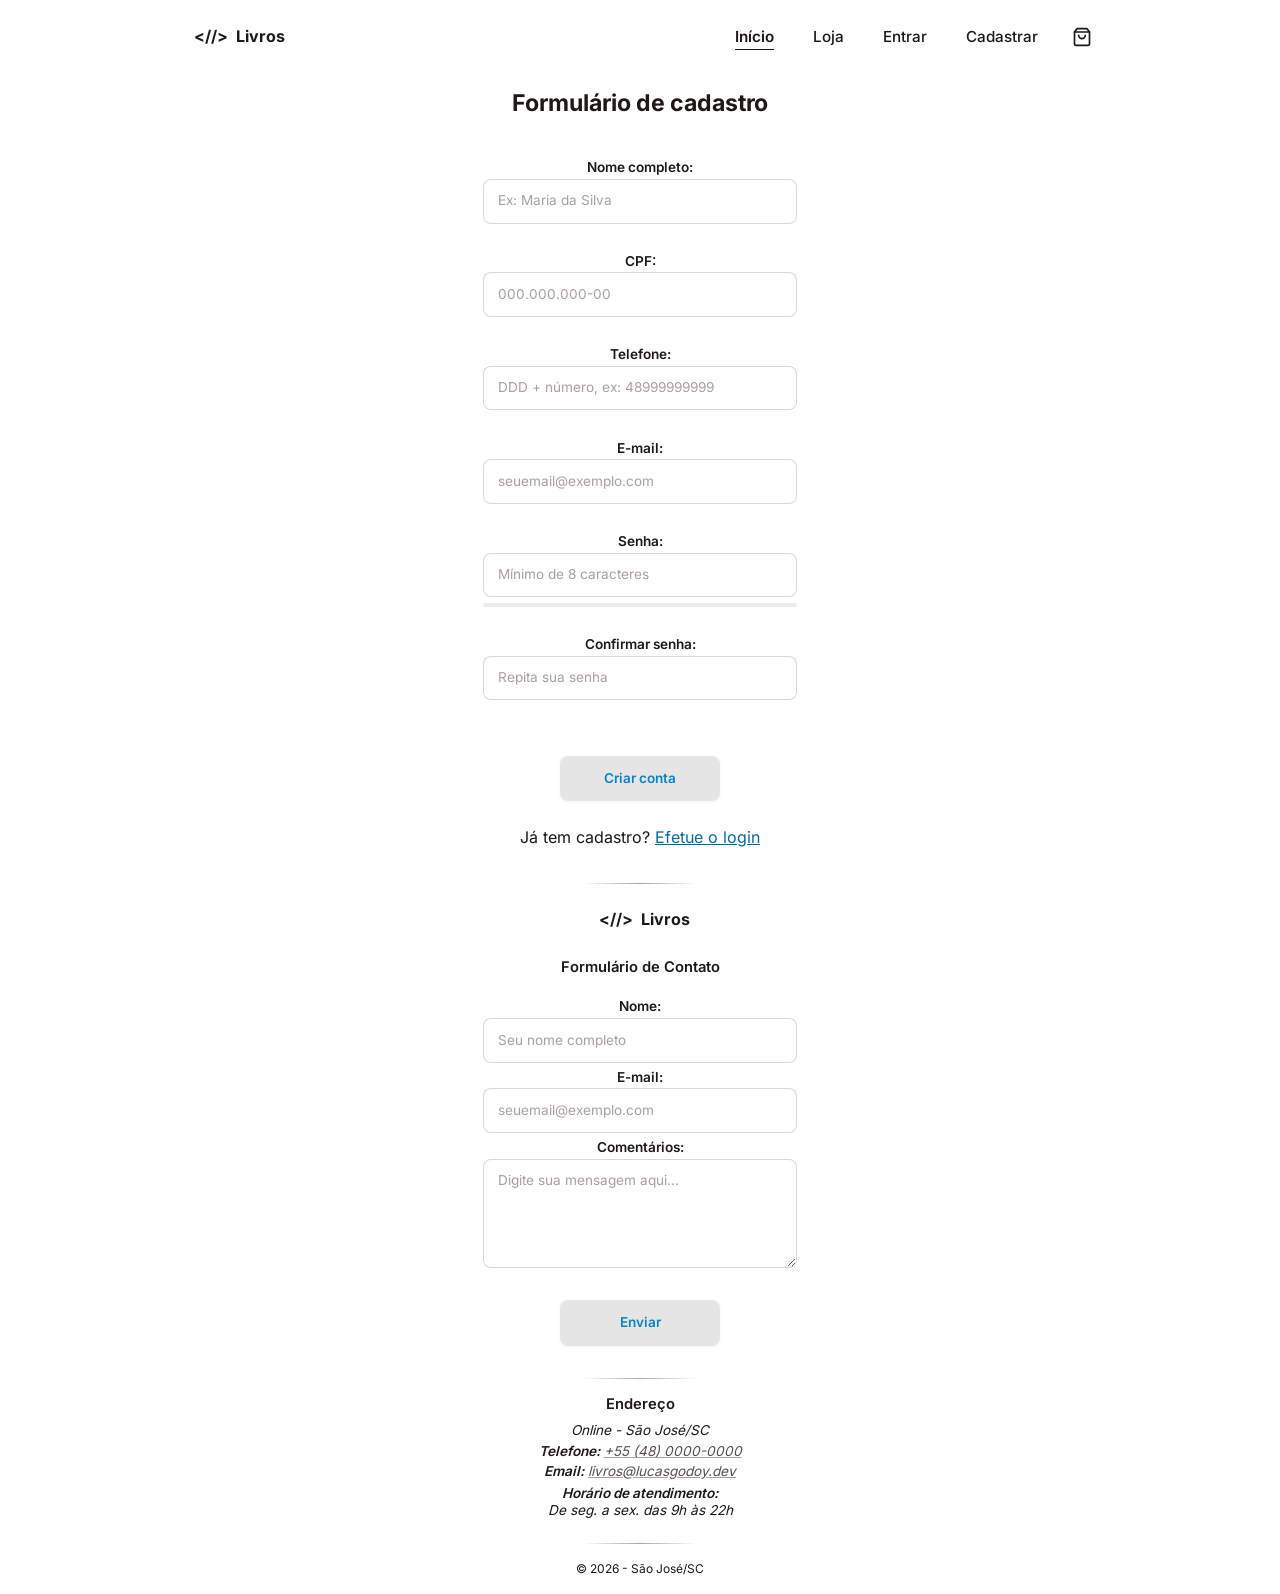
==== cadastro.html @ 8614810b "Fix: Corrige html do menu para coincidir com o menu dinâmico e evitar piscada na tela ao carregar" ====
<!DOCTYPE html>
<html lang="pt-BR">
<head>
    <meta charset="UTF-8">
    <meta name="viewport" content="width=device-width, initial-scale=1.0">
    <title>Livros - Cadastro</title>
    <link rel="stylesheet" href="./css/index.css">
</head>
<body>
    
  <header class="container site-header">
    <a href="https://lucasgodoy.dev/livros" class="site-logo" aria-label="&lt;//&gt; Livros">
      <span class="logo-icon" aria-hidden="true">&lt;//&gt;</span>
      <span class="title-site"> Livros</span>
    </a>
    <!-- Menu hambúrguer -->
    <input type="checkbox" id="menu-toggle" class="menu-toggle">
    <label for="menu-toggle" class="botao-menu">
      <span class="visualmente-oculto">Abrir ou fechar o menu</span>
      <span aria-hidden="true">&#9776;</span>
    </label>

    <nav id="menu-principal" aria-label="Principal">
      <ul>
        <li><a href="index.html" aria-current="page">Início</a></li>
        <li><a href="loja.html">Loja</a></li>
        <li><a href="login.html">Entrar</a></li>
        <li><a href="cadastro.html">Cadastrar</a></li>
      </ul>
    </nav>
  </header>

  <main class="container">
    <h1 id="cadastro-title" class="intern-pages-title">Formulário de cadastro</h1>
    <section class="form" aria-labelledby="form-cadastro-title">
      <div class="form-cadastro-content">
        <form id="form-cadastro" action="/cadastro" method="POST" class="formulario-cadastro">
          
          <!-- Nome Completo -->
          <div class="campo-form">
            <label for="cad-nome">Nome completo:</label>
            <input 
              type="text" 
              id="cad-nome" 
              name="nome" 
              required 
              minlength="3" 
              placeholder="Ex: Maria da Silva" 
              autocomplete="name">
          </div>

          <!-- CPF -->
          <div class="campo-form">
            <label for="cad-cpf">CPF:</label>
            <input 
              type="text" 
              id="cad-cpf" 
              name="cpf" 
              required 
              placeholder="000.000.000-00" 
              pattern="\d{3}\.?\d{3}\.?\d{3}-?\d{2}" 
              minlength="14"
              maxlength="14"
              title="Digite apenas os 11 números do CPF, sem pontos ou traço."
              autocomplete="off"
              inputmode="numeric">
          </div>

          <!-- Telefone -->
          <div class="campo-form">
            <label for="cad-telefone">Telefone:</label>
            <input 
              type="tel" 
              id="cad-telefone" 
              name="telefone" 
              required 
              placeholder="DDD + número, ex: 48999999999" 
              pattern="\d{10,11}" 
              minlength="10"
              maxlength="11"
              title="Digite o DDD + número, apenas números (10 ou 11 dígitos)."
              autocomplete="tel-national"
              inputmode="numeric">
          </div>

          <!-- E-mail -->
          <div class="campo-form">
            <label for="cad-email">E-mail:</label>
            <input 
              type="email" 
              id="cad-email" 
              name="email" 
              required 
              placeholder="seuemail@exemplo.com" 
              autocomplete="email">
          </div>

          <!-- Senha -->
          <div class="campo-form">
            <label for="cad-senha">Senha:</label>
            <input 
              type="password" 
              id="cad-senha" 
              name="senha" 
              required 
              minlength="8" 
              placeholder="Mínimo de 8 caracteres" 
              autocomplete="new-password">
          </div>

          <!-- Confirmação de Senha -->
          <div class="campo-form">
            <label for="cad-confirma-senha">Confirmar senha:</label>
            <input 
              type="password" 
              id="cad-confirma-senha" 
              name="confirma_senha" 
              required 
              minlength="8" 
              placeholder="Repita sua senha" 
              autocomplete="new-password">
          </div>

          <!-- Ações -->
          <div class="acoes-form">
            <button type="submit" class="botao botao-primario">Criar conta</button>
          </div>
          <p class="link link-login">Já tem cadastro? <a href="login.html">Efetue o login</a></p>
        </form>
      </div>
    </section>
  </main>

  <footer class="container footer-container">
    <div class="site-logo footer-logo">
      <span class="logo-icon" aria-hidden="true">&lt;//&gt;</span>
      <span class="title-site">Livros</span>
    </div>

    <section class="form" aria-labelledby="titulo-contato">
      <h2 id="titulo-contato" aria-label="Formulário de Contato">
          Formulário de Contato
      </h2>
      <form id="form-contato" action="https://localhost" method="POST"> 
        <!-- Campos ocultos de configuração -->
        <input type="hidden" name="recipient" value="testeiseuemail@gmail.com">
        <input type="hidden" name="redirect" value="http://seudominio">
        <input type="hidden" name="subject" value="teste de assunto">
        <input type="hidden" name="email" value="email@doseudominio"> 
        <div class="campo-form">
          <label for="campo-nome">Nome:</label>
          <input type="text" id="campo-nome" name="nome" autocomplete="name" required placeholder="Seu nome completo">    
        </div>  
        <div class="campo-form">
          <label for="campo-email">E-mail:</label>
          <input type="email" id="campo-email" name="replyto" autocomplete="email" required placeholder="seuemail@exemplo.com">
        </div>
        <div class="campo-form">
          <label for="campo-comentarios">Comentários:</label>
          <textarea id="campo-comentarios" name="Comentarios" rows="4" required placeholder="Digite sua mensagem aqui..."></textarea>
        </div>
        <div class="acoes-form">
          <button type="submit" class="botao botao-primario">Enviar</button>
        </div>
      </form>
    </section>

    <section class="footer-address-section">
      <h3 id="titulo-address">Endereço</h3>
      <address class="footer-address">
        <p>Online - São José/SC</p>
        <p>
          <strong>Telefone:</strong> 
          <a href="tel:+554800000000">+55 (48) 0000-0000</a>
        </p>
        <p>
          <strong>Email:</strong> 
          <a href="mailto:livros@lucasgodoy.dev">livros@lucasgodoy.dev</a>
        </p>
        <p class="footer-schedule">
          <strong>Horário de atendimento:</strong>
          <span>De seg. a sex. das 9h às 22h</span>
        </p>
      </address>
    </section>
      
      <div class="footer-bottom">
        <p>&copy; 2026 - São José/SC</p>
      </div>      

  </footer>

  <script type="module" src="./js/ui.js"></script>
  <script type="module" src="./js/clientes.js"></script>
  <script type="module" src="./js/auth.js"></script>
  <script type="module" src="./js/clientes.js"></script>
</body>
</html>
---- css/index.css ----
@import './reset.css';
@import './global.css';
@import './header.css';
@import './main.css';
@import './tables.css';
@import './products.css';
@import './footer.css';
@import './forms.css';
@import './responsivity.css';
@import './cart.css';
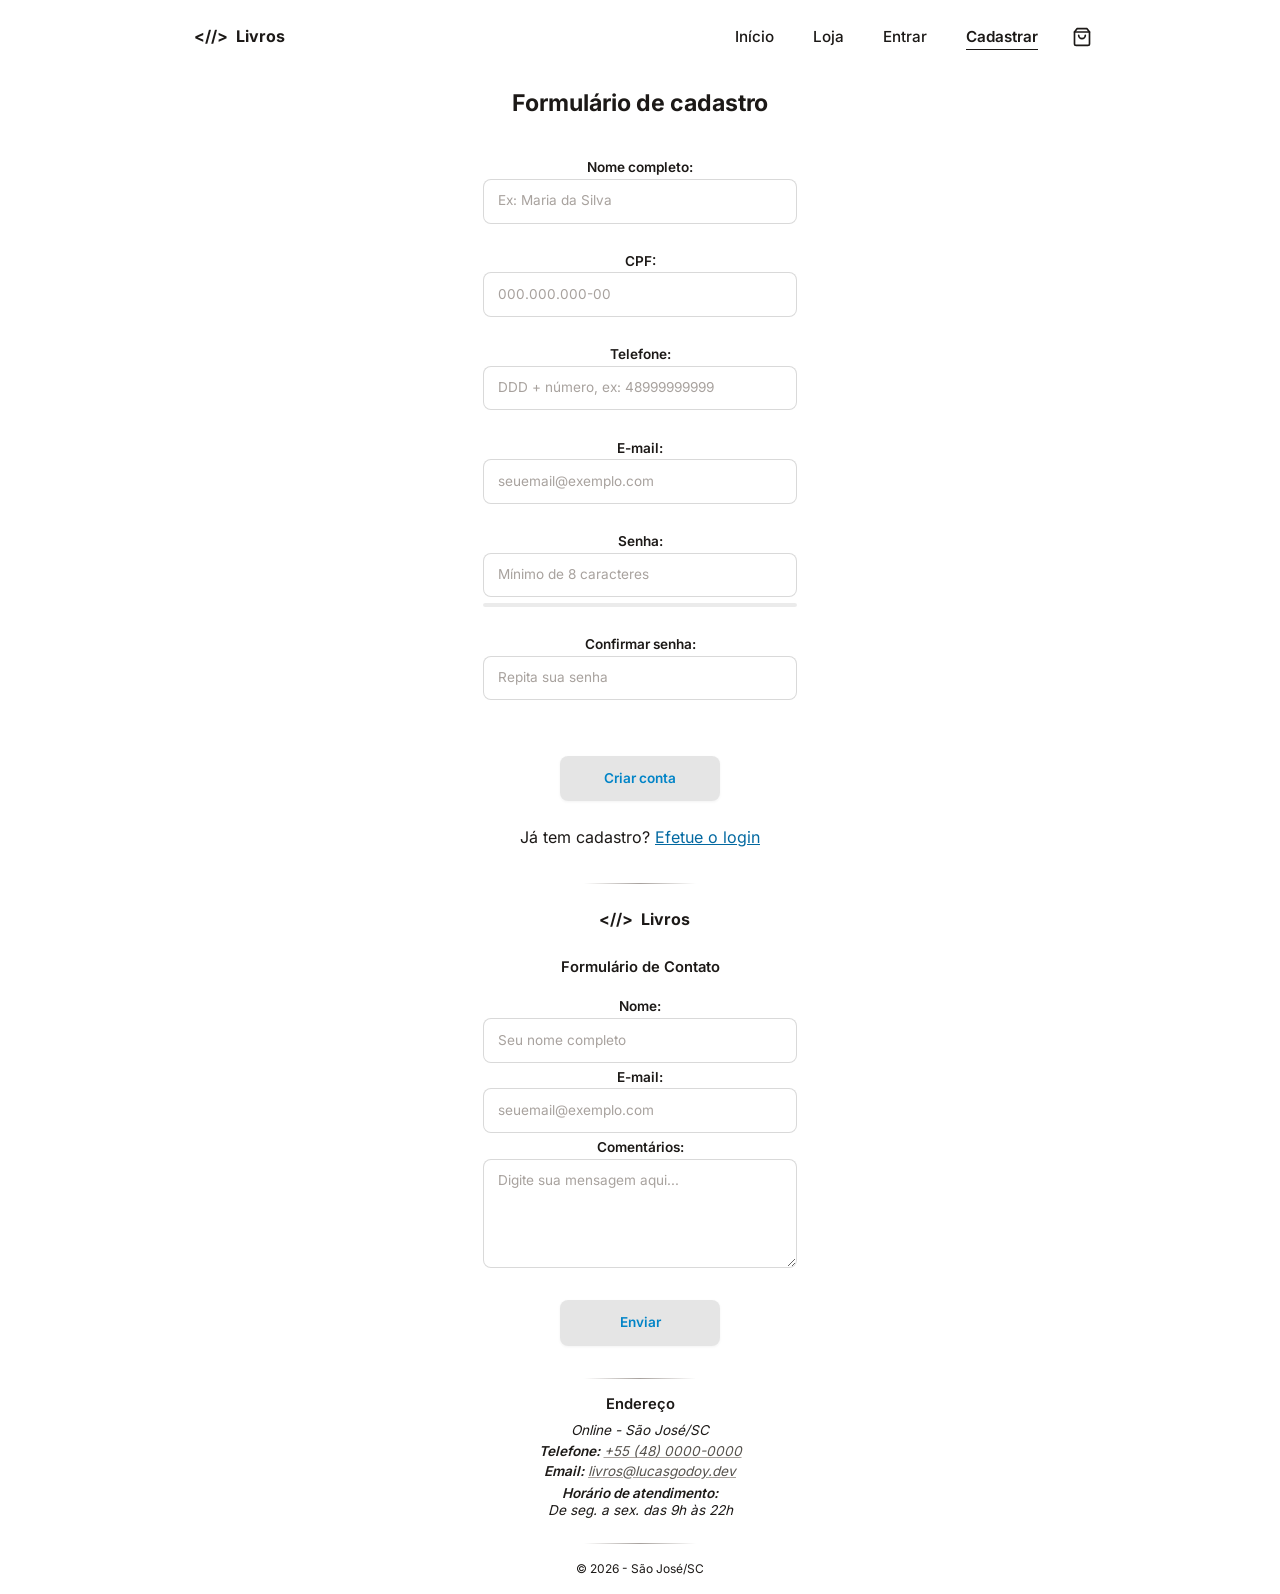
==== commit ad7da9d6: "Fix: Adiciona carrinho ao html" ====
--- a/cadastro.html
+++ b/cadastro.html
@@ -22,10 +22,20 @@
 
     <nav id="menu-principal" aria-label="Principal">
       <ul>
-        <li><a href="index.html" aria-current="page">Início</a></li>
+        <li><a href="index.html">Início</a></li>
         <li><a href="loja.html">Loja</a></li>
         <li><a href="login.html">Entrar</a></li>
-        <li><a href="cadastro.html">Cadastrar</a></li>
+        <li><a href="cadastro.html" aria-current="page">Cadastrar</a></li>
+        <li class="item-menu-carrinho">
+          <a href="loja.html#carrinho" class="link-icone-carrinho" aria-label="Ver meu carrinho de compras">
+            <svg class="icone-carrinho-svg" xmlns="http://www.w3.org/2000/svg" width="20" height="20" viewBox="0 0 24 24" fill="none" stroke="currentColor" stroke-width="2" stroke-linecap="round" stroke-linejoin="round" aria-hidden="true">
+              <path d="M6 2 3 6v14a2 2 0 0 0 2 2h14a2 2 0 0 0 2-2V6l-3-4Z"/>
+              <path d="M3 6h18"/>
+              <path d="M16 10a4 4 0 0 1-8 0"/>
+            </svg>
+            <span id="badge-carrinho" class="badge-carrinho" hidden>0</span>
+          </a>
+        </li>
       </ul>
     </nav>
   </header>
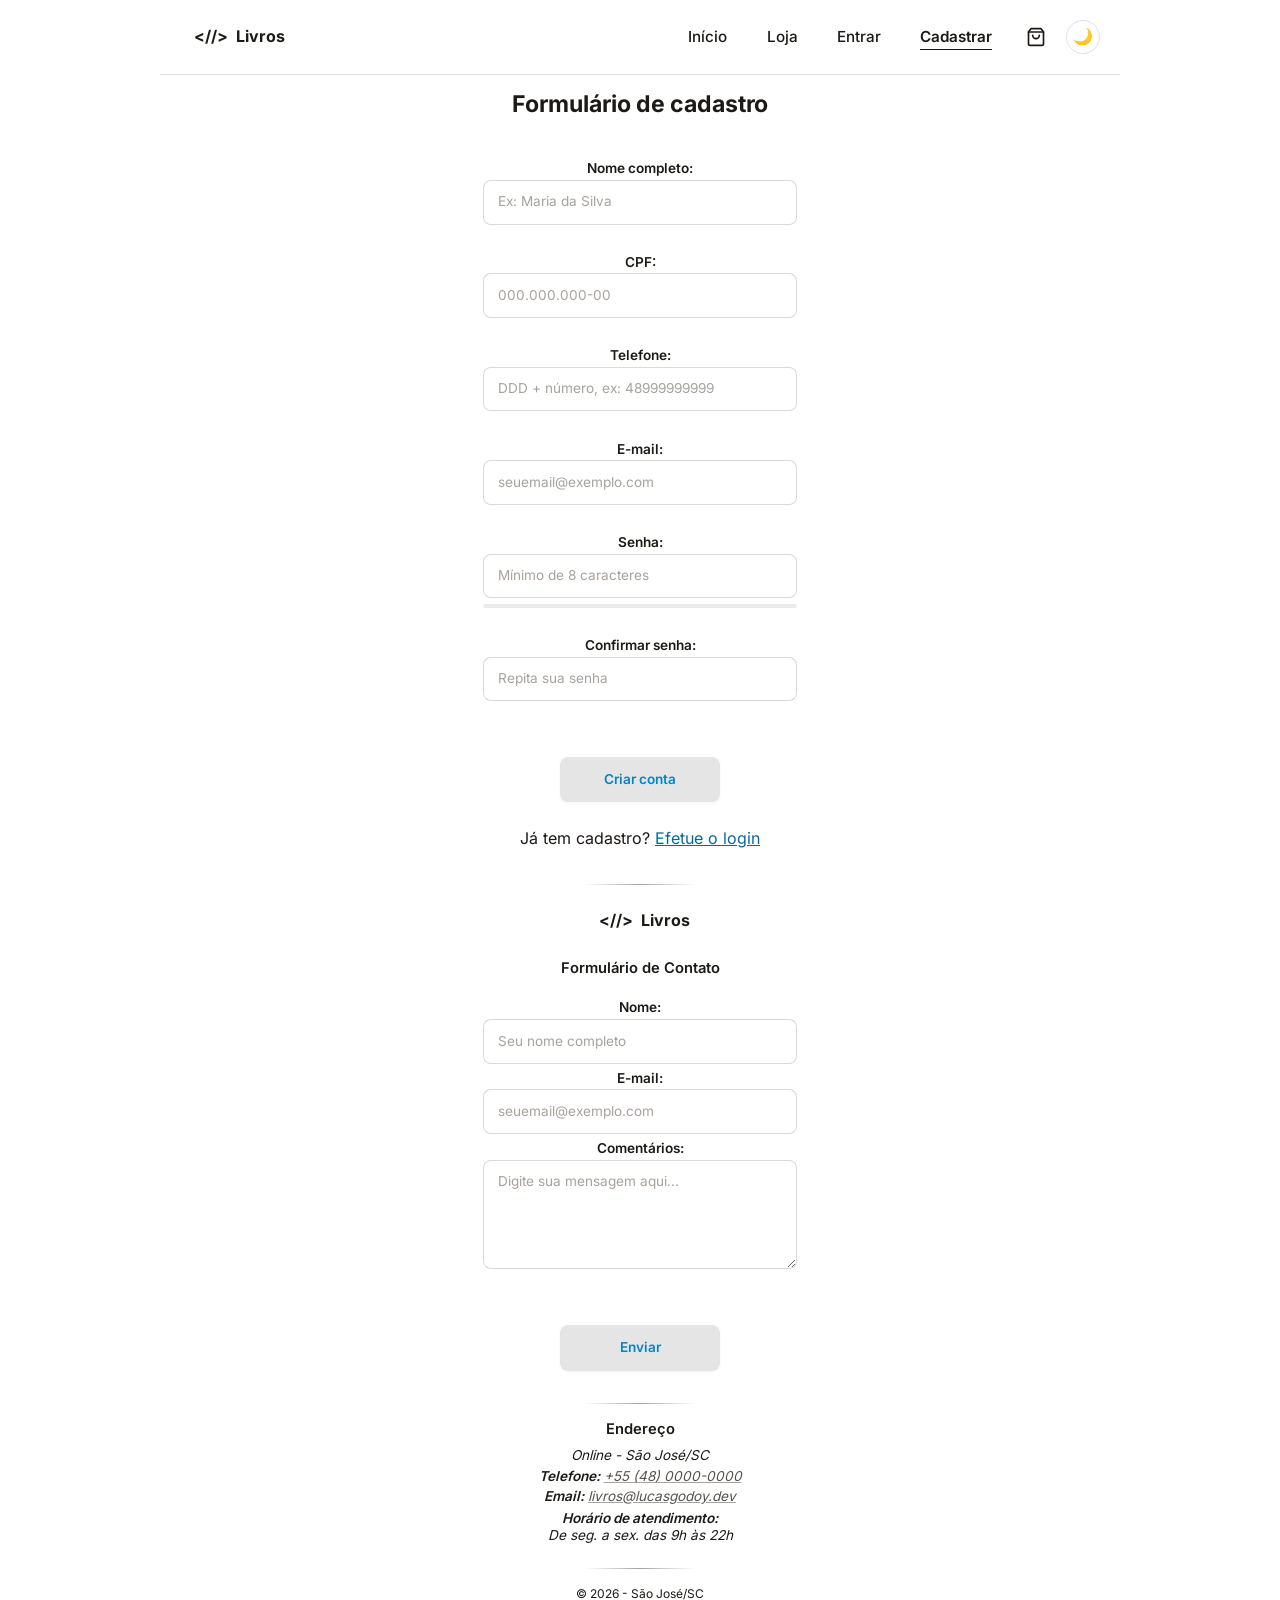
==== commit b5990aab: "Docs: Atualiza andamento da parte 2 e corrige campos ariabelledby" ====
--- a/cadastro.html
+++ b/cadastro.html
@@ -6,7 +6,7 @@
     <title>Livros - Cadastro</title>
     <link rel="stylesheet" href="./css/index.css">
 </head>
-<body>
+<body hidden>
     
   <header class="container site-header">
     <a href="https://lucasgodoy.dev/livros" class="site-logo" aria-label="&lt;//&gt; Livros">
@@ -42,7 +42,7 @@
 
   <main class="container">
     <h1 id="cadastro-title" class="intern-pages-title">Formulário de cadastro</h1>
-    <section class="form" aria-labelledby="form-cadastro-title">
+    <section class="form" aria-labelledby="cadastro-title">
       <div class="form-cadastro-content">
         <form id="form-cadastro" action="/cadastro" method="POST" class="formulario-cadastro">
           
@@ -203,6 +203,5 @@
   <script type="module" src="./js/ui.js"></script>
   <script type="module" src="./js/clientes.js"></script>
   <script type="module" src="./js/auth.js"></script>
-  <script type="module" src="./js/clientes.js"></script>
 </body>
 </html>
--- a/css/index.css
+++ b/css/index.css
@@ -7,4 +7,5 @@
 @import './footer.css';
 @import './forms.css';
 @import './responsivity.css';
-@import './cart.css';+@import './cart.css';
+@import './admin.css';
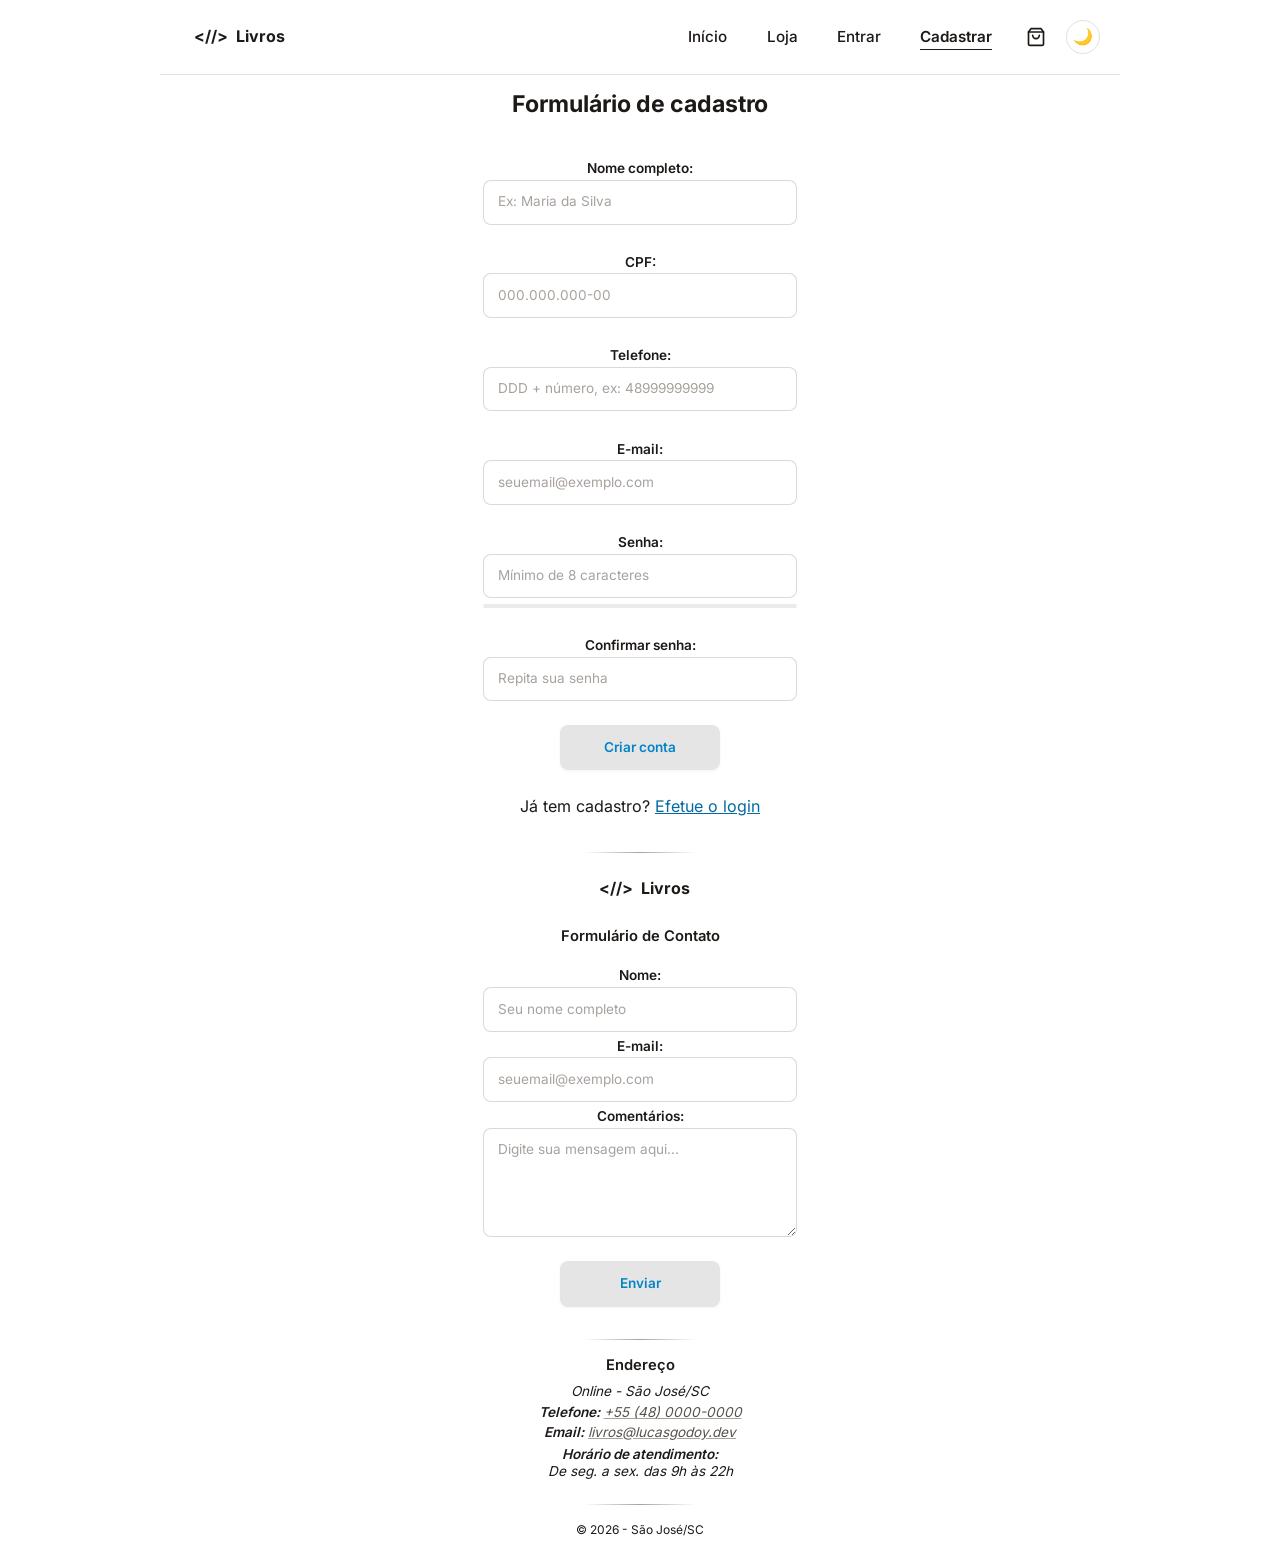
==== commit 1d5e3b53: "Fix: Adiciona favicon em login e cadastro" ====
--- a/cadastro.html
+++ b/cadastro.html
@@ -4,6 +4,7 @@
     <meta charset="UTF-8">
     <meta name="viewport" content="width=device-width, initial-scale=1.0">
     <title>Livros - Cadastro</title>
+    <link rel="icon" type="image/svg+xml" href="assets/favicon.svg">
     <link rel="stylesheet" href="./css/index.css">
 </head>
 <body hidden>
